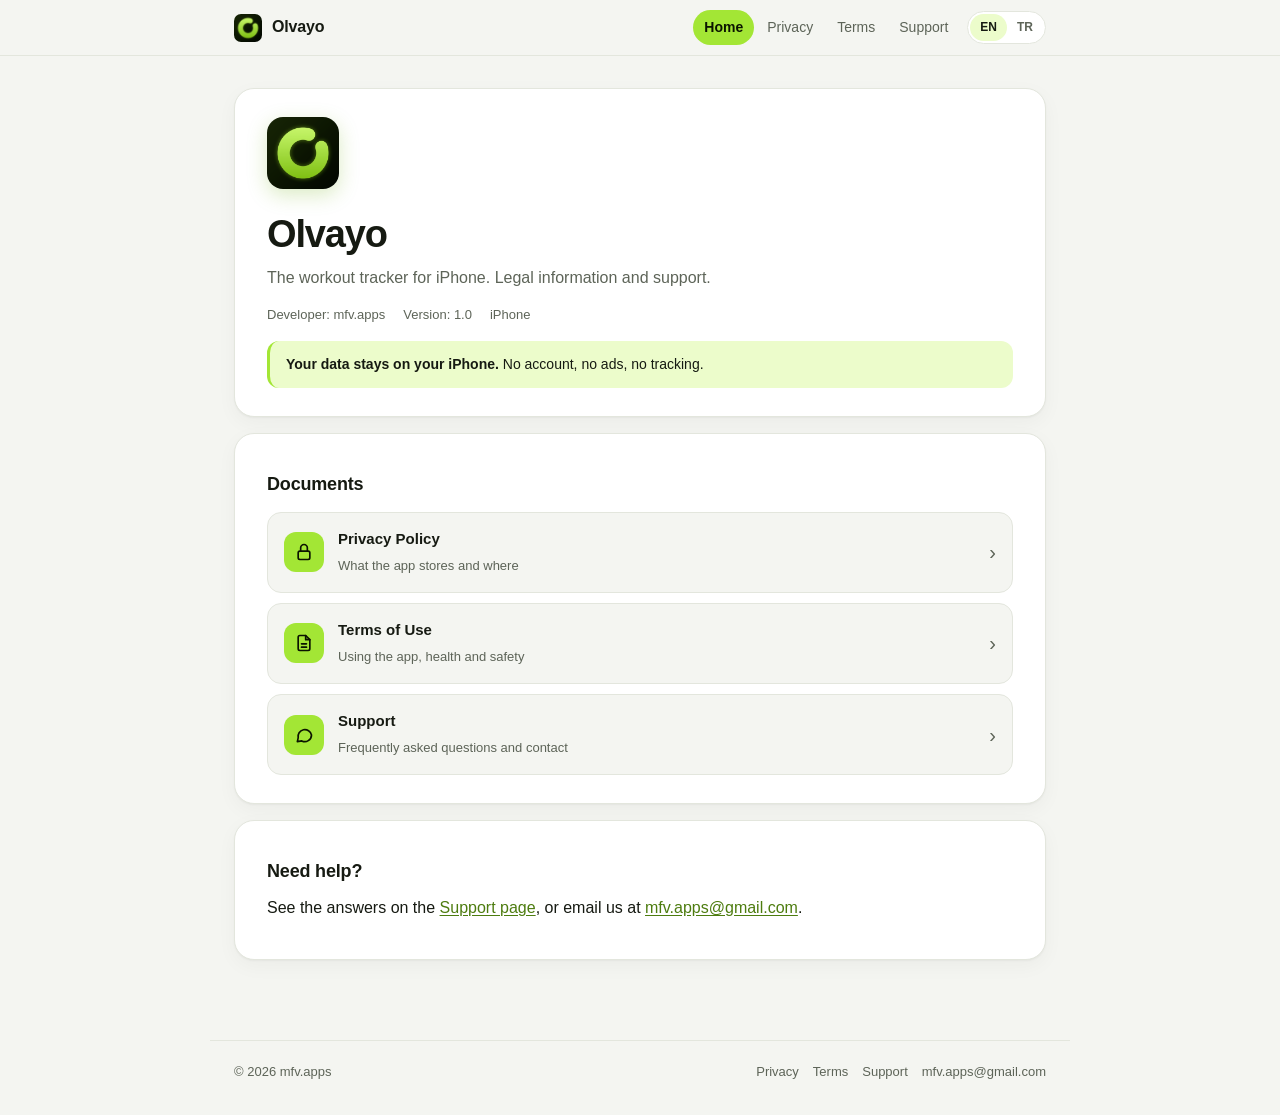
==== index.html @ b5ae90a9 "Add files via upload" ====
<!doctype html>
<html lang="en" data-title-en="Olvayo · Legal & Support" data-title-tr="Olvayo · Yasal Bilgiler ve Destek">
<head>
  <meta charset="utf-8">
  <meta name="viewport" content="width=device-width,initial-scale=1">
  <title>Olvayo · Legal &amp; Support</title>
  <meta name="description" content="Privacy policy, terms of use and support for Olvayo, the workout tracker for iPhone.">
  <link rel="icon" href="app-icon.png">
  <link rel="apple-touch-icon" href="app-icon.png">
  <link rel="stylesheet" href="styles.css">
  <script src="site.js"></script>
</head>
<body>
  <header>
    <div class="inner">
      <a class="brand" href="index.html"><img src="app-icon.png" alt="" width="28" height="28">Olvayo</a>
      <div class="header-end">
        <nav>
          <a href="index.html" class="active" aria-current="page"><span data-l="en">Home</span><span data-l="tr">Ana Sayfa</span></a>
          <a href="privacy-policy.html"><span data-l="en">Privacy</span><span data-l="tr">Gizlilik</span></a>
          <a href="terms-of-use.html"><span data-l="en">Terms</span><span data-l="tr">Koşullar</span></a>
          <a href="support.html"><span data-l="en">Support</span><span data-l="tr">Destek</span></a>
        </nav>
        <div class="lang-switch" role="group" aria-label="Language / Dil">
          <button type="button" data-set-lang="en" aria-pressed="false">EN</button>
          <button type="button" data-set-lang="tr" aria-pressed="false">TR</button>
        </div>
      </div>
    </div>
  </header>

  <main>
    <section class="hero">
      <img class="hero-icon" src="app-icon.png" alt="Olvayo app icon" width="72" height="72">
      <h1>Olvayo</h1>
      <p class="muted" data-l="en">The workout tracker for iPhone. Legal information and support.</p>
      <p class="muted" data-l="tr">iPhone için antrenman takibi. Yasal bilgiler ve destek.</p>
      <div class="meta">
        <span><span data-l="en">Developer</span><span data-l="tr">Geliştirici</span>: mfv.apps</span>
        <span><span data-l="en">Version</span><span data-l="tr">Sürüm</span>: 1.0</span>
        <span>iPhone</span>
      </div>
      <div class="notice">
        <span data-l="en"><strong>Your data stays on your iPhone.</strong> No account, no ads, no tracking.</span>
        <span data-l="tr"><strong>Verilerin iPhone'unda kalır.</strong> Hesap yok, reklam yok, takip yok.</span>
      </div>
    </section>

    <section class="section">
      <h2 data-l="en">Documents</h2>
      <h2 data-l="tr">Belgeler</h2>
      <div class="doc-cards">
        <a href="privacy-policy.html" class="doc-card">
          <div class="doc-card-icon" aria-hidden="true">
            <svg viewBox="0 0 24 24" fill="none" stroke="currentColor" stroke-width="2" stroke-linecap="round" stroke-linejoin="round"><rect x="5" y="11" width="14" height="10" rx="2"/><path d="M8 11V7a4 4 0 0 1 8 0v4"/></svg>
          </div>
          <div class="doc-card-text">
            <strong><span data-l="en">Privacy Policy</span><span data-l="tr">Gizlilik Politikası</span></strong>
            <span data-l="en">What the app stores and where</span>
            <span data-l="tr">Uygulama neyi, nerede saklar</span>
          </div>
          <span class="doc-card-arrow" aria-hidden="true">›</span>
        </a>
        <a href="terms-of-use.html" class="doc-card">
          <div class="doc-card-icon" aria-hidden="true">
            <svg viewBox="0 0 24 24" fill="none" stroke="currentColor" stroke-width="2" stroke-linecap="round" stroke-linejoin="round"><path d="M14 3H7a2 2 0 0 0-2 2v14a2 2 0 0 0 2 2h10a2 2 0 0 0 2-2V8z"/><path d="M14 3v5h5"/><path d="M9 13h6M9 17h6"/></svg>
          </div>
          <div class="doc-card-text">
            <strong><span data-l="en">Terms of Use</span><span data-l="tr">Kullanım Koşulları</span></strong>
            <span data-l="en">Using the app, health and safety</span>
            <span data-l="tr">Uygulamanın kullanımı, sağlık ve güvenlik</span>
          </div>
          <span class="doc-card-arrow" aria-hidden="true">›</span>
        </a>
        <a href="support.html" class="doc-card">
          <div class="doc-card-icon" aria-hidden="true">
            <svg viewBox="0 0 24 24" fill="none" stroke="currentColor" stroke-width="2" stroke-linecap="round" stroke-linejoin="round"><path d="M21 12a8 8 0 0 1-11.6 7.1L4 20l1-4.6A8 8 0 1 1 21 12z"/></svg>
          </div>
          <div class="doc-card-text">
            <strong><span data-l="en">Support</span><span data-l="tr">Destek</span></strong>
            <span data-l="en">Frequently asked questions and contact</span>
            <span data-l="tr">Sık sorulan sorular ve iletişim</span>
          </div>
          <span class="doc-card-arrow" aria-hidden="true">›</span>
        </a>
      </div>
    </section>

    <section class="section">
      <h2 data-l="en">Need help?</h2>
      <h2 data-l="tr">Yardım mı lazım?</h2>
      <p data-l="en">See the answers on the <a href="support.html">Support page</a>, or email us at <a href="mailto:mfv.apps@gmail.com">mfv.apps@gmail.com</a>.</p>
      <p data-l="tr"><a href="support.html">Destek sayfasındaki</a> cevaplara bak ya da <a href="mailto:mfv.apps@gmail.com">mfv.apps@gmail.com</a> adresine yaz.</p>
    </section>
  </main>

  <footer>
    <span>© 2026 mfv.apps</span>
    <div class="footer-links">
      <a href="privacy-policy.html"><span data-l="en">Privacy</span><span data-l="tr">Gizlilik</span></a>
      <a href="terms-of-use.html"><span data-l="en">Terms</span><span data-l="tr">Koşullar</span></a>
      <a href="support.html"><span data-l="en">Support</span><span data-l="tr">Destek</span></a>
      <a href="mailto:mfv.apps@gmail.com">mfv.apps@gmail.com</a>
    </div>
  </footer>
</body>
</html>
---- styles.css ----
/* Olvayo legal and support site. Colors follow the app's asset catalog. */

:root {
  --bg: #f4f5f1;          /* ScreenBackground */
  --surface: #ffffff;     /* CardBackground */
  --text: #161a12;
  --muted: #5d6458;
  --line: #e3e6dd;
  --accent: #4d7c0f;      /* AccentColor: lime text */
  --lime: #a3e635;        /* Lime: fills */
  --on-lime: #0b1400;     /* OnLime: text on lime */
  --soft: #ecfccb;        /* LimeSoft */
  --max: 860px;
  --r: 20px;
  --shadow: 0 1px 2px rgba(0, 0, 0, 0.04), 0 6px 20px rgba(0, 0, 0, 0.04);
  color-scheme: light dark;
}

@media (prefers-color-scheme: dark) {
  :root {
    --bg: #0b0c0a;
    --surface: #1a1c18;
    --text: #f1f3ee;
    --muted: #a2a99c;
    --line: #2b2e27;
    --accent: #a3e635;
    --lime: #b5f04a;
    --soft: #26350e;
    --shadow: none;
  }
}

*, *::before, *::after {
  box-sizing: border-box;
  margin: 0;
  padding: 0;
}

html {
  scroll-behavior: smooth;
  -webkit-text-size-adjust: 100%;
}

body {
  font-family: -apple-system, BlinkMacSystemFont, "SF Pro Text", "Segoe UI", Roboto, "Helvetica Neue", Arial, sans-serif;
  background: var(--bg);
  color: var(--text);
  line-height: 1.65;
  -webkit-font-smoothing: antialiased;
}

/* Language: both show without JavaScript; site.js sets data-lang and hides the other. */
html[data-lang="en"] [data-l="tr"],
html[data-lang="tr"] [data-l="en"] {
  display: none !important;
}

/* ── Layout ───────────────────────────────────────── */

.inner,
main,
footer {
  max-width: var(--max);
  margin: 0 auto;
  padding-left: 24px;
  padding-right: 24px;
}

main {
  padding-top: 32px;
  padding-bottom: 64px;
}

/* ── Header ───────────────────────────────────────── */

header {
  position: sticky;
  top: 0;
  z-index: 10;
  background: color-mix(in srgb, var(--bg) 85%, transparent);
  backdrop-filter: saturate(180%) blur(16px);
  -webkit-backdrop-filter: saturate(180%) blur(16px);
  border-bottom: 1px solid var(--line);
}

header .inner {
  display: flex;
  align-items: center;
  justify-content: space-between;
  gap: 12px;
  flex-wrap: wrap;
  padding-top: 10px;
  padding-bottom: 10px;
}

.brand {
  display: flex;
  align-items: center;
  gap: 10px;
  font-weight: 700;
  letter-spacing: -0.01em;
  color: var(--text);
  text-decoration: none;
}

.brand img {
  width: 28px;
  height: 28px;
  border-radius: 7px;
}

.header-end {
  display: flex;
  align-items: center;
  gap: 8px;
  flex-wrap: wrap;
}

nav {
  display: flex;
  gap: 2px;
  flex-wrap: wrap;
}

nav a {
  color: var(--muted);
  text-decoration: none;
  font-size: 14px;
  font-weight: 500;
  padding: 6px 11px;
  border-radius: 999px;
  transition: background 0.15s, color 0.15s;
}

nav a:hover {
  color: var(--text);
  background: var(--surface);
}

nav a.active {
  color: var(--on-lime);
  background: var(--lime);
  font-weight: 600;
}

.lang-switch {
  display: inline-flex;
  border: 1px solid var(--line);
  border-radius: 999px;
  padding: 2px;
  background: var(--surface);
}

.lang-switch button {
  font: inherit;
  font-size: 12px;
  font-weight: 600;
  color: var(--muted);
  background: none;
  border: none;
  border-radius: 999px;
  padding: 4px 10px;
  cursor: pointer;
}

.lang-switch button[aria-pressed="true"] {
  color: var(--text);
  background: var(--soft);
}

/* ── Cards ────────────────────────────────────────── */

.hero,
.section {
  background: var(--surface);
  border: 1px solid var(--line);
  border-radius: var(--r);
  padding: 28px 32px;
  margin-bottom: 16px;
  box-shadow: var(--shadow);
}

.hero-icon {
  width: 72px;
  height: 72px;
  border-radius: 16px;
  margin-bottom: 16px;
  box-shadow: 0 6px 20px rgba(111, 174, 18, 0.25);
}

/* ── Typography ───────────────────────────────────── */

h1 {
  font-size: clamp(28px, 5vw, 38px);
  font-weight: 800;
  letter-spacing: -0.03em;
  line-height: 1.15;
  margin-bottom: 8px;
}

h2 {
  font-size: 18px;
  font-weight: 700;
  letter-spacing: -0.01em;
  margin: 28px 0 8px;
}

/* The first heading of a card; the English and Turkish headings sit side by side, or after the tag. */
.section > h2:nth-child(-n+2) {
  margin-top: 8px;
}

h3 {
  font-size: 15px;
  font-weight: 650;
  margin: 18px 0 6px;
}

p {
  margin-bottom: 10px;
}

p:last-child {
  margin-bottom: 0;
}

ul {
  padding-left: 20px;
  margin-bottom: 10px;
}

li {
  margin: 4px 0;
}

a {
  color: var(--accent);
  text-underline-offset: 2px;
}

.muted {
  color: var(--muted);
}

.accent-text {
  color: var(--accent);
}

.meta {
  display: flex;
  gap: 4px 18px;
  flex-wrap: wrap;
  font-size: 13px;
  color: var(--muted);
  margin-top: 12px;
}

/* Labels the English and Turkish halves when both show, that is without JavaScript. */
html[data-lang] .tag {
  display: none;
}

.tag {
  display: inline-block;
  background: var(--soft);
  color: var(--accent);
  font-size: 11px;
  font-weight: 700;
  letter-spacing: 0.05em;
  text-transform: uppercase;
  padding: 3px 9px;
  border-radius: 6px;
}

.notice {
  background: var(--soft);
  border-left: 3px solid var(--lime);
  padding: 12px 16px;
  border-radius: 12px;
  font-size: 14px;
  margin: 16px 0;
}

.notice:last-child {
  margin-bottom: 0;
}

/* ── Document cards (home) ────────────────────────── */

.doc-cards {
  display: flex;
  flex-direction: column;
  gap: 10px;
  margin-top: 12px;
}

.doc-card {
  display: flex;
  align-items: center;
  gap: 14px;
  padding: 14px 16px;
  border: 1px solid var(--line);
  border-radius: 14px;
  background: var(--bg);
  color: inherit;
  text-decoration: none;
  transition: border-color 0.15s, background 0.15s;
}

.doc-card:hover {
  border-color: var(--lime);
  background: var(--soft);
}

.doc-card-icon {
  width: 40px;
  height: 40px;
  flex-shrink: 0;
  display: grid;
  place-items: center;
  border-radius: 12px;
  background: var(--lime);
  color: var(--on-lime);
}

.doc-card-icon svg {
  width: 20px;
  height: 20px;
}

.doc-card-text {
  flex: 1;
  min-width: 0;
}

.doc-card-text strong {
  display: block;
  font-size: 15px;
}

.doc-card-text > span {
  font-size: 13px;
  color: var(--muted);
}

.doc-card-arrow {
  color: var(--muted);
  font-size: 20px;
  line-height: 1;
}

/* ── Support form ─────────────────────────────────── */

.form-group {
  margin-bottom: 14px;
}

.form-group label {
  display: block;
  font-size: 13px;
  font-weight: 600;
  margin-bottom: 5px;
}

.form-group select,
.form-group textarea {
  width: 100%;
  padding: 10px 12px;
  border: 1.5px solid var(--line);
  border-radius: 12px;
  font: inherit;
  font-size: 15px;
  color: var(--text);
  background: var(--bg);
  outline: none;
  transition: border-color 0.15s;
}

.form-group textarea {
  resize: vertical;
  min-height: 140px;
}

.form-group select:focus,
.form-group textarea:focus {
  border-color: var(--lime);
}

.btn-primary {
  display: block;
  width: 100%;
  padding: 13px;
  font: inherit;
  font-size: 16px;
  font-weight: 600;
  color: var(--on-lime);
  background: var(--lime);
  border: none;
  border-radius: 999px;
  cursor: pointer;
  transition: filter 0.15s, transform 0.1s;
}

.btn-primary:hover {
  filter: brightness(1.05);
}

.btn-primary:active {
  transform: scale(0.99);
}

.form-note {
  font-size: 13px;
  color: var(--muted);
  margin-top: 10px;
}

/* ── FAQ ──────────────────────────────────────────── */

.faq {
  display: flex;
  flex-direction: column;
  gap: 8px;
  margin-top: 12px;
}

.faq details {
  border: 1px solid var(--line);
  border-radius: 14px;
  overflow: hidden;
}

.faq summary {
  display: flex;
  align-items: center;
  justify-content: space-between;
  gap: 12px;
  padding: 13px 16px;
  font-size: 15px;
  font-weight: 600;
  cursor: pointer;
  list-style: none;
}

.faq summary::-webkit-details-marker {
  display: none;
}

.faq summary::after {
  content: "+";
  font-size: 18px;
  color: var(--accent);
  flex-shrink: 0;
}

.faq details[open] summary {
  background: var(--soft);
}

.faq details[open] summary::after {
  content: "−";
}

.faq-answer {
  padding: 12px 16px 14px;
  font-size: 14px;
  color: var(--muted);
}

/* ── Footer ───────────────────────────────────────── */

footer {
  display: flex;
  flex-wrap: wrap;
  gap: 8px 16px;
  align-items: center;
  justify-content: space-between;
  padding-top: 20px;
  padding-bottom: 32px;
  border-top: 1px solid var(--line);
  font-size: 13px;
  color: var(--muted);
}

footer a {
  color: var(--muted);
  text-decoration: none;
}

footer a:hover {
  color: var(--accent);
}

.footer-links {
  display: flex;
  gap: 14px;
  flex-wrap: wrap;
}

/* ── Small screens ────────────────────────────────── */

@media (max-width: 600px) {
  .inner,
  main,
  footer {
    padding-left: 16px;
    padding-right: 16px;
  }

  main {
    padding-top: 20px;
  }

  /* Two rows: brand and language on top, pages below. Not sticky, so long pages keep the screen. */
  header {
    position: static;
  }

  .header-end {
    display: contents;
  }

  .lang-switch {
    order: 1;
  }

  nav {
    order: 2;
    width: 100%;
  }

  .hero,
  .section {
    padding: 22px 18px;
  }

  nav a {
    font-size: 13px;
    padding: 5px 9px;
  }
}

@media print {
  header,
  footer {
    display: none;
  }

  .hero,
  .section {
    box-shadow: none;
    break-inside: avoid;
  }
}
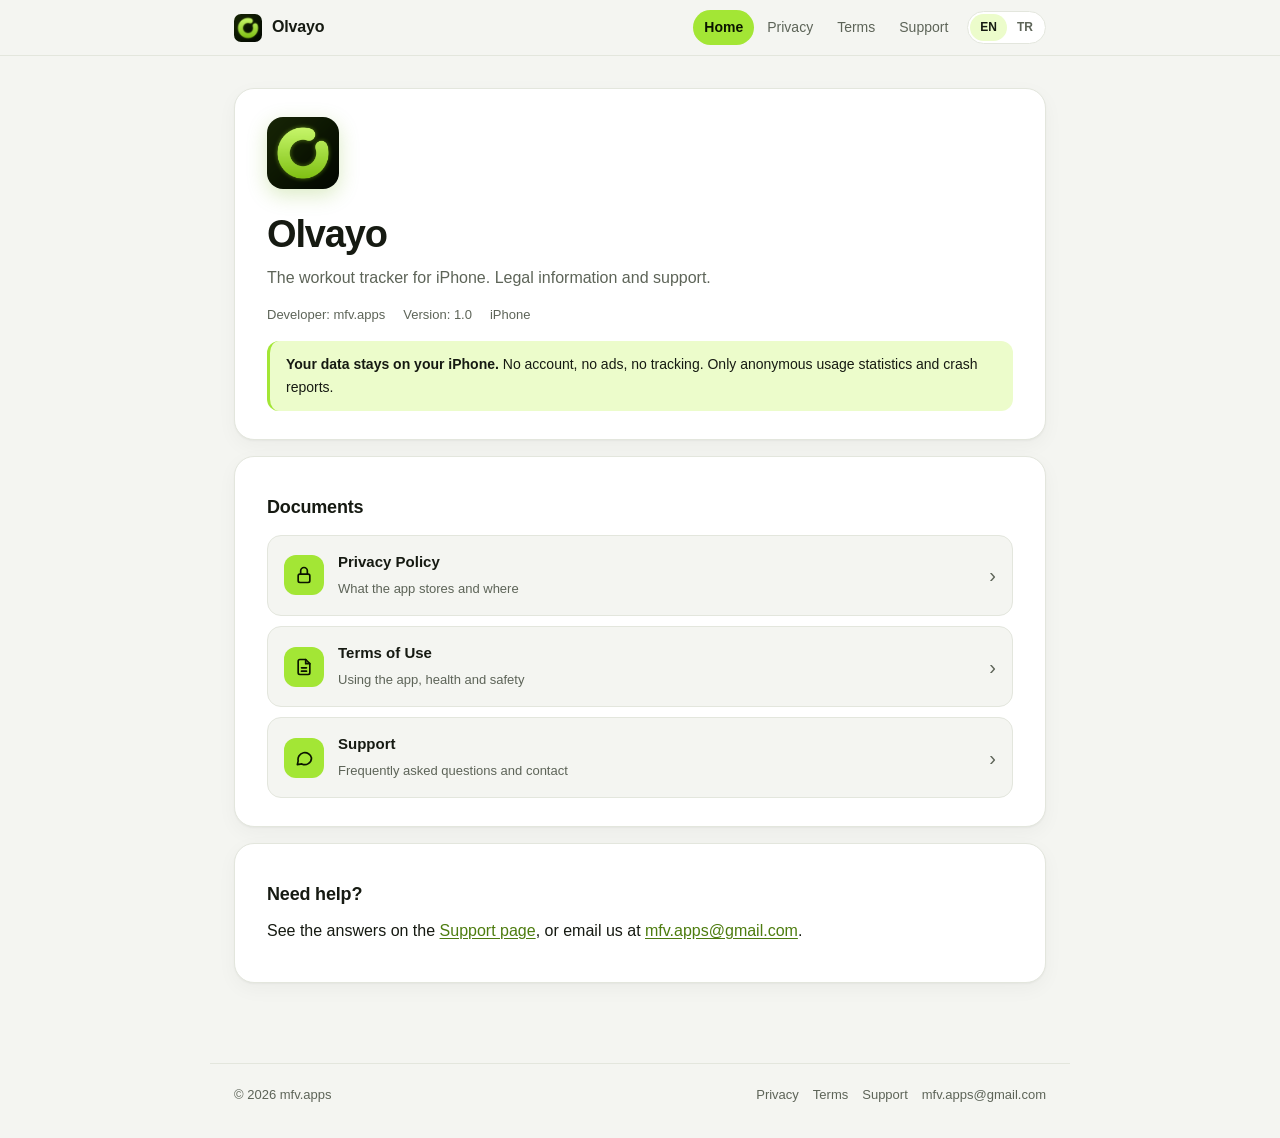
==== commit 43decb59: "Update notice text for data usage clarification" ====
--- a/index.html
+++ b/index.html
@@ -41,8 +41,8 @@
         <span>iPhone</span>
       </div>
       <div class="notice">
-        <span data-l="en"><strong>Your data stays on your iPhone.</strong> No account, no ads, no tracking.</span>
-        <span data-l="tr"><strong>Verilerin iPhone'unda kalır.</strong> Hesap yok, reklam yok, takip yok.</span>
+        <span data-l="en"><strong>Your data stays on your iPhone.</strong> No account, no ads, no tracking. Only anonymous usage statistics and crash reports.</span>
+        <span data-l="tr"><strong>Verilerin iPhone'unda kalır.</strong> Hesap yok, reklam yok, takip yok. Sadece anonim kullanım istatistikleri ve çökme raporları.</span>
       </div>
     </section>
 
